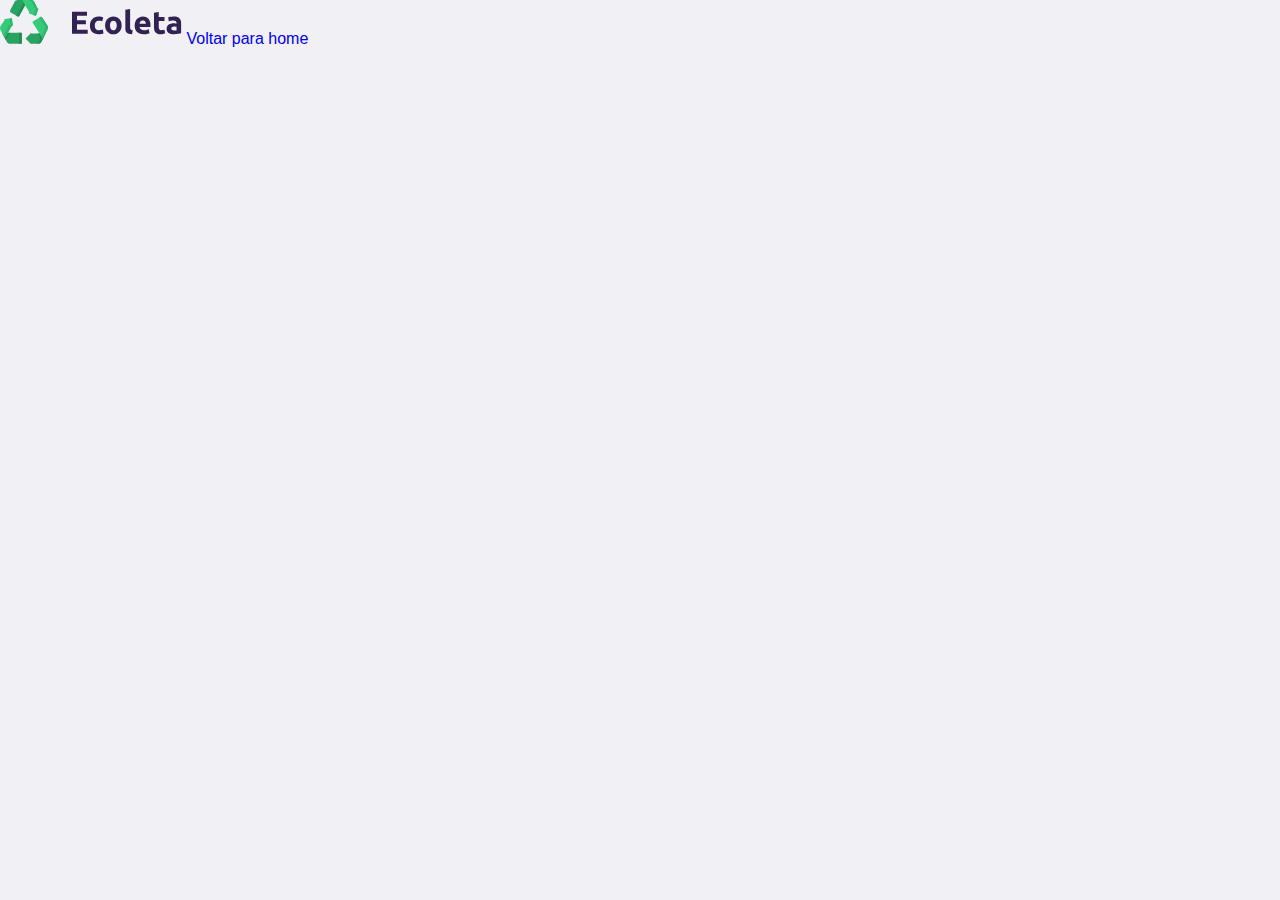
==== create-rec.html @ badfbb82 "at vid 2 17_47" ====
<!DOCTYPE html>
<html lang="en">
<head>
    <meta charset="UTF-8">
    <meta name="viewport" content="width=device-width, initial-scale=1.0">
    <link rel="stylesheet" href="static/main.css">

    <link rel="stylesheet" href="static/responsive.css">
    <title>criar ponto de recolha</title>
</head>
<body>


    <div id="page-create-point">


            <header>
                <img src="static/src/logo.svg" alt="logo-ecoleta">
                <a href="#">
                <span></span>
                Voltar para home</a>
            </header>

    </div>

</body>
</html>
---- static/main.css ----
:root {
    --title-color: #322153;
    --primary-color: #34cb79;
}

* {
    margin: 0;
    padding: 0;
}

html {
    font-family: Arial, Helvetica, sans-serif;
}

body {
    background: #f0f0f5;
    -webkit-font-smoothing: antialiased;
}

a {
    text-decoration: none;
}
---- static/responsive.css ----
@media (max-width: 900px) {

    #page-home {
        background-position-x: 75vw;
    }

    .containter {
        align-items: center;
        text-align: center;
    }

    header a {
        position: absolute;
        bottom: 48px;
        left: 50%;
        transform: translateX(-50%);
    }

    main {
        align-items: center;
    }
}

@media(min-width: 1700px) {

    #page-home {
        background-position-x: 40vw;
    }

}

@media(max-height: 760px) {

    #page-home {
        background-position-y: 200px;
    }
}
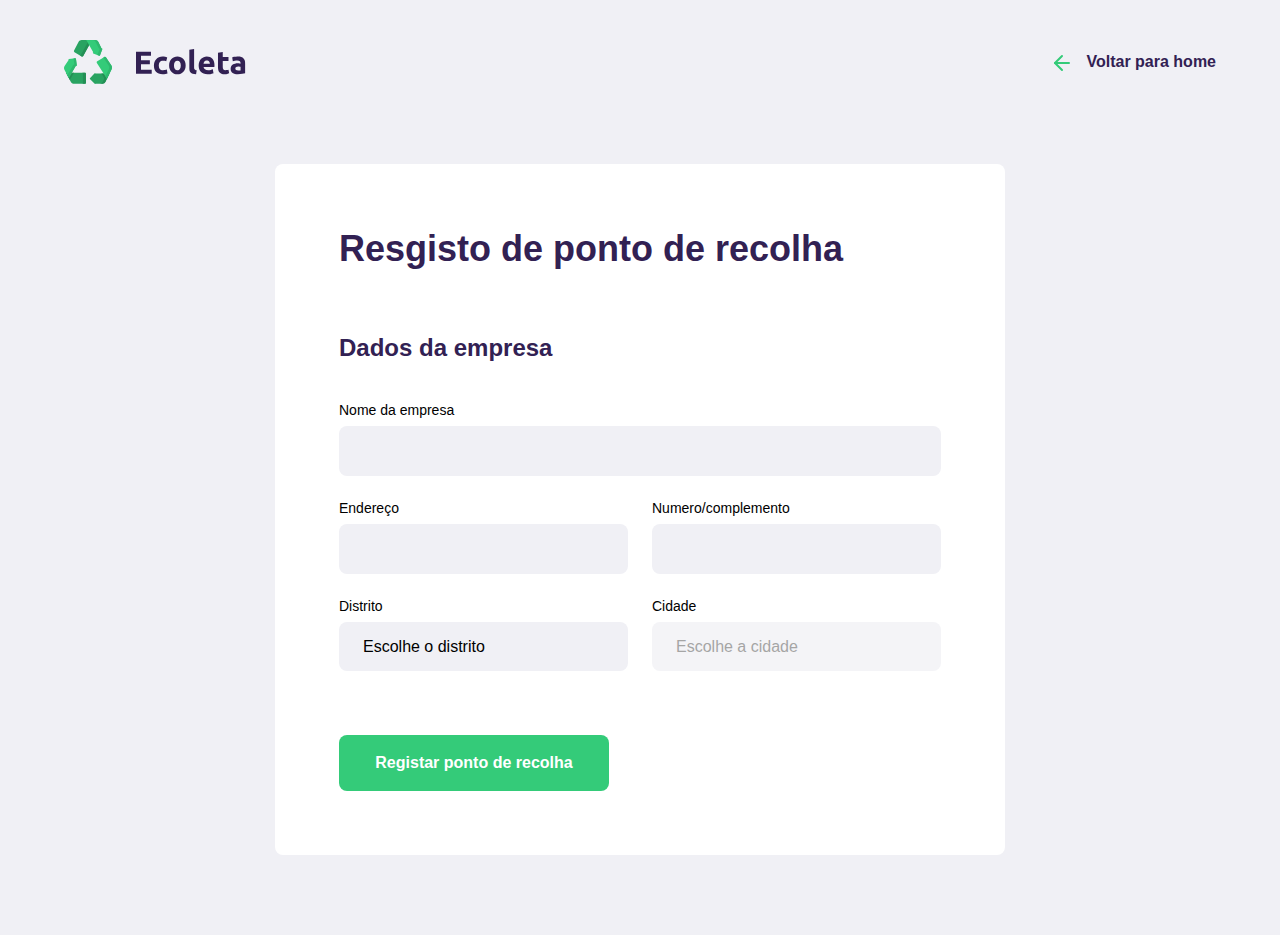
==== commit 3718b343: "act" ====
--- a/create-rec.html
+++ b/create-rec.html
@@ -5,7 +5,8 @@
     <meta name="viewport" content="width=device-width, initial-scale=1.0">
     <link rel="stylesheet" href="static/main.css">
 
-    <link rel="stylesheet" href="static/responsive.css">
+    <link rel="stylesheet" href="static/main.css">
+    <link rel="stylesheet" href="static/create-rec.css">
     <title>criar ponto de recolha</title>
 </head>
 <body>
@@ -16,12 +17,56 @@
 
             <header>
                 <img src="static/src/logo.svg" alt="logo-ecoleta">
-                <a href="#">
+                <a href="index.html">
                 <span></span>
                 Voltar para home</a>
             </header>
 
+            <form action="">
+
+                <h1>Resgisto de ponto de recolha</h1>
+
+                <fieldset>
+                    <legend>
+                        <h2>Dados da empresa</h2>
+                    </legend>
+                    <div class="field">
+                        <label for="name">Nome da empresa</label>
+                        <input type="text" name="name">
+                    </div>
+                    <div class="field-group">
+                        <div class="field">
+                            <label for="address2">Endereço</label>
+                            <input type="text" name="adress2">
+                        </div>
+                        <div class="field">
+                            <label for="address">Numero/complemento</label>
+                            <input type="text" name="adress">
+                        </div>
+                    </div>
+
+                    <div class="field-group">
+                        <div class="field">
+                            <label for="state">Distrito</label>
+                            <select name="uf">
+                                <option value="">Escolhe o distrito</option>
+                            </select>
+                        </div>
+                        <div class="field">
+                            <label for="city">Cidade</label>
+                            <select name="city" disabled>
+                                <option value="">Escolhe a cidade</option>
+                            </select>
+                        </div>
+                    </div>
+
+                </fieldset>
+                <button type="submit">
+                    Registar ponto de recolha</button>
+            </form>
+
     </div>
+    <script src="/scripts/create-rec.js"></script>
 
 </body>
 </html>--- a/static/main.css
+++ b/static/main.css
@@ -3,9 +3,14 @@
     --primary-color: #34cb79;
 }
 
+h1, h2 {
+    color: var(--title-color);
+}
+
 * {
     margin: 0;
     padding: 0;
+    box-sizing: border-box;
 }
 
 html {
--- a/static/main.css
+++ b/static/main.css
@@ -3,9 +3,14 @@
     --primary-color: #34cb79;
 }
 
+h1, h2 {
+    color: var(--title-color);
+}
+
 * {
     margin: 0;
     padding: 0;
+    box-sizing: border-box;
 }
 
 html {
--- a/static/create-rec.css
+++ b/static/create-rec.css
@@ -0,0 +1,109 @@
+#page-create-point {
+    width: 90%;
+    max-width: 1100;
+    margin: 0 auto;
+}
+
+#page-create-point header {
+    margin-top: 40px;
+    display: flex;
+    justify-content: space-between;
+    align-items: center;
+}
+
+#page-create-point a {
+    color: var(--title-color);
+    font-weight: bold;
+    display: flex;
+    align-items: center;
+}
+
+#page-create-point span {
+    margin-right: 16px;
+    background-image: url(../static/src/arrow-left.svg);
+    width: 20px;
+    height: 23px;
+    display: flex;
+}
+
+form {
+    margin: 80px auto;
+    background-color: white;
+    padding: 64px;
+    border-radius: 8px;
+    margin-top: 80px;
+    max-width: 730px;
+    
+}
+
+form h1 {
+    font-size: 36px;
+}
+
+form fieldset {
+    margin-top: 64px;
+    border: 0;
+}
+
+form legend {
+    margin-bottom: 40px;
+
+}
+
+form legend h2 {
+    font-size: 24px;
+}
+
+form .field {
+    display: flex;
+    flex-direction: column;
+    margin-bottom: 24px;
+    flex: 1;
+}
+
+form .field-group {
+    display: flex;
+
+}
+
+form input, form select {
+    background-color: #f0f0f5;
+    border: 0;
+    padding: 16px 24px;
+    font-size: 16px;
+    outline: none;
+    border-radius: 8px;
+
+}
+form select {
+    -webkit-appearance: none;
+    -moz-appearance: none;
+    appearance: none;
+}
+
+form label {
+    font-size: 14px;
+    margin-bottom: 8px;
+}
+
+form .field-group .field + .field {
+    margin-left: 24px;
+} 
+
+form button {
+    width: 270px;
+    height: 56px;
+    background-color: var(--primary-color);
+    border-radius: 8px;
+    color: white;
+    font-weight: bold;
+    font-size: 16px;
+    border: 0;
+    margin-top: 40px;
+    transition: background-color 400ms;
+}
+
+form button:hover {
+    background-color: #2fb86e;
+
+}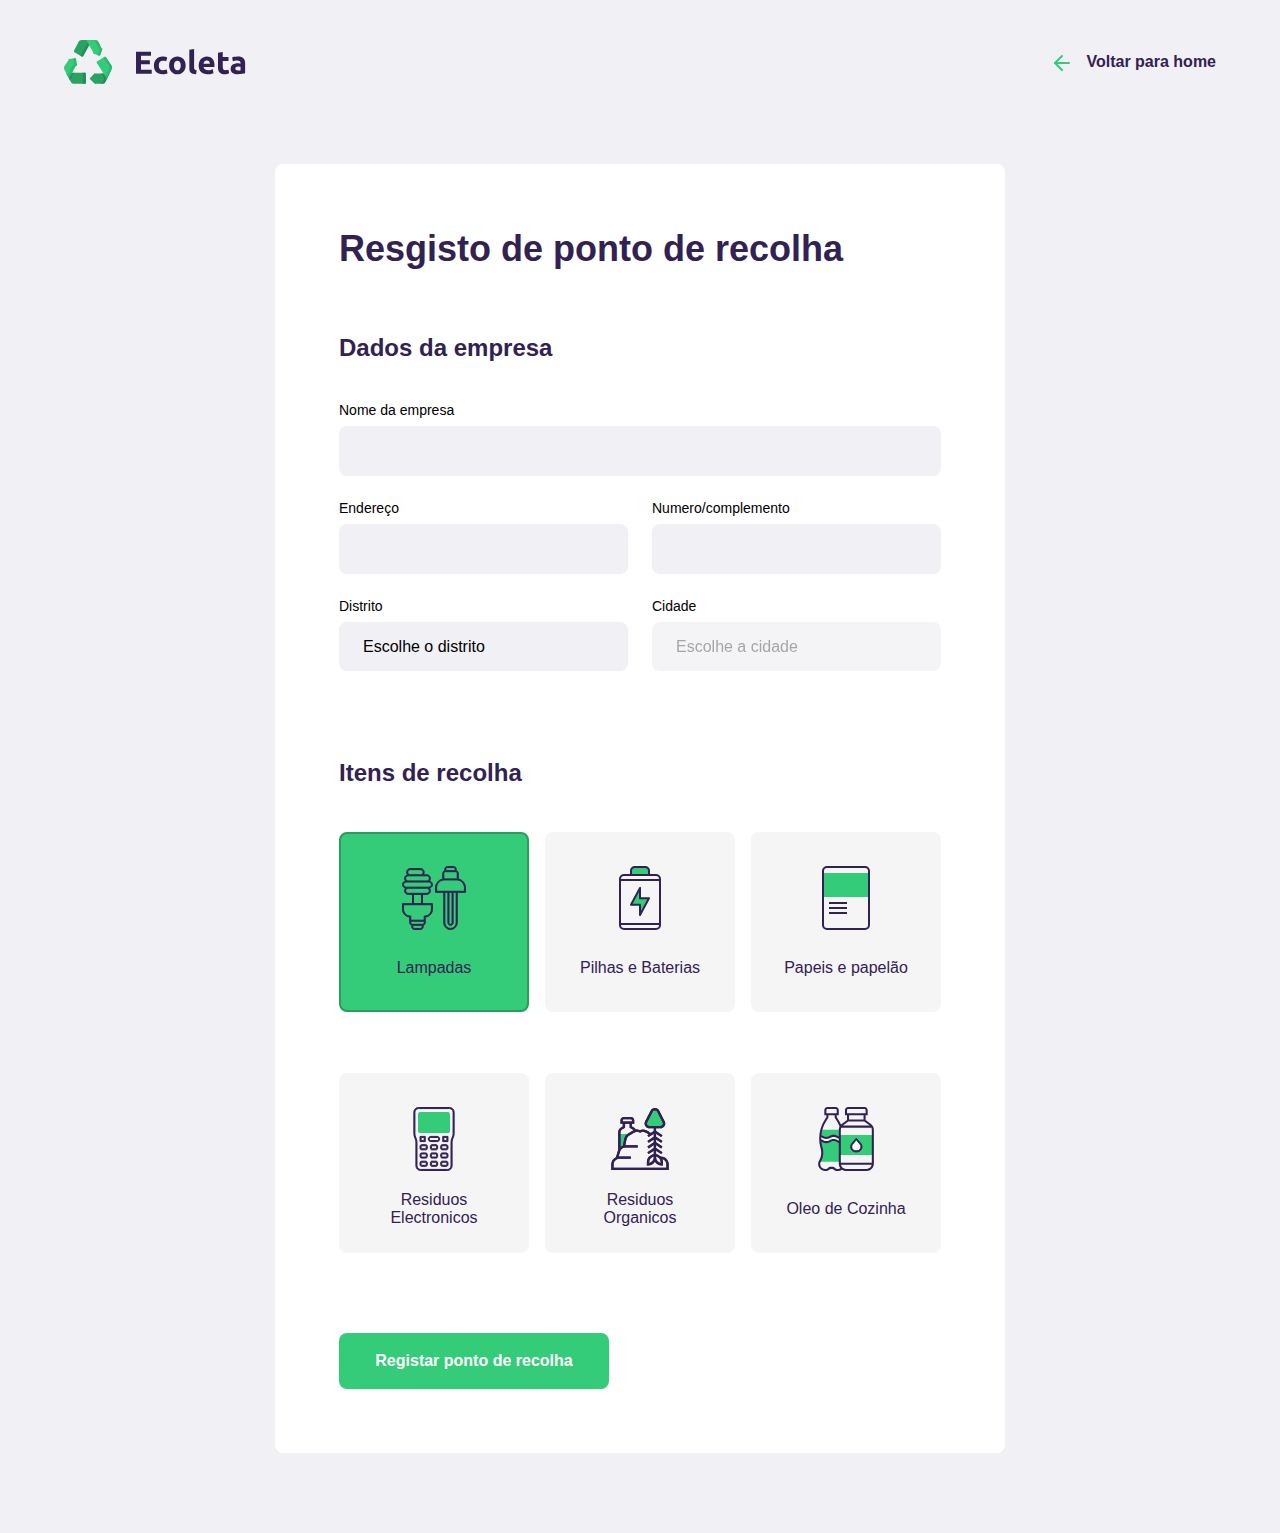
==== commit f7713bc0: "act at a escolha do stack_25.23" ====
--- a/create-rec.html
+++ b/create-rec.html
@@ -18,7 +18,7 @@
             <header>
                 <img src="static/src/logo.svg" alt="logo-ecoleta">
                 <a href="index.html">
-                <span></span>
+                <span class="seta-esquerda"></span>
                 Voltar para home</a>
             </header>
 
@@ -32,35 +32,79 @@
                     </legend>
                     <div class="field">
                         <label for="name">Nome da empresa</label>
-                        <input type="text" name="name">
+                        <input type="text" name="name" required>
                     </div>
                     <div class="field-group">
                         <div class="field">
                             <label for="address2">Endereço</label>
-                            <input type="text" name="adress2">
+                            <input type="text" name="adress2" required>
                         </div>
                         <div class="field">
                             <label for="address">Numero/complemento</label>
-                            <input type="text" name="adress">
+                            <input type="text" name="adress" required>
                         </div>
                     </div>
 
                     <div class="field-group">
                         <div class="field">
                             <label for="state">Distrito</label>
-                            <select name="uf">
+                            <select name="uf" required>
                                 <option value="">Escolhe o distrito</option>
                             </select>
                         </div>
                         <div class="field">
                             <label for="city">Cidade</label>
-                            <select name="city" disabled>
+                            <select name="city" disabled required>
                                 <option value="">Escolhe a cidade</option>
                             </select>
                         </div>
                     </div>
 
                 </fieldset>
+
+                <fieldset>
+
+                    <legend>
+                        <h2>Itens de recolha</h2>
+                        <div class="items-grid">
+                            <li data-id="1" class="selected">
+                                <img src="static/src/lampadas.svg" alt="lampadas">
+                                <span>Lampadas</span>
+                            </li>
+
+                            <li data-id="1">
+                                <img src="static/src/baterias.svg" alt="Pilhas e Baterias">
+                                <span>Pilhas e Baterias</span>
+                            </li>
+
+                            <li data-id="1">
+                        <img src="static/src/papeis-papelao.svg" alt="Papeis e papelão">
+                                <span>Papeis e papelão</span>
+                            </li>
+
+                            <li data-id="1">
+                                <img src="static/src/eletronicos.svg" alt="Residuos Electronicos">
+                                <span>Residuos Electronicos</span>
+                            </li>
+
+                            <li data-id="1">
+                                <img src="static/src/organicos.svg" alt="Residuos Organicos">
+                                <span>Residuos Organicos</span>
+                            </li>
+
+                             <li data-id="1">
+                                <img src="static/src/oleo.svg" alt="Oleo de Cozinha">
+                                <span>Oleo de Cozinha</span>
+                            </li>
+                            
+                        </div>
+                    </legend>
+
+                </fieldset>
+
+
+
+
                 <button type="submit">
                     Registar ponto de recolha</button>
             </form>
--- a/static/create-rec.css
+++ b/static/create-rec.css
@@ -18,7 +18,7 @@
     align-items: center;
 }
 
-#page-create-point span {
+.seta-esquerda {
     margin-right: 16px;
     background-image: url(../static/src/arrow-left.svg);
     width: 20px;
@@ -106,4 +106,41 @@
 form button:hover {
     background-color: #2fb86e;
 
-}+}
+
+.items-grid {
+    display: grid;
+    grid-template-columns: 1fr 1fr 1fr;
+    gap: 16px;
+}
+
+.items-grid li {
+    margin-top: 45px;
+    background-color: #f5f5f5;
+    list-style: none;
+
+    border: 2px solid #f5f5f5;
+    border-radius: 8px;
+    height: 180px;
+    padding: 32px 24px 16px;
+    display: flex;
+    flex-direction: column;
+    align-items: center;
+    justify-content: space-between;
+    text-align: center;
+    cursor: pointer;
+}
+
+.items-grid li span {
+    margin-top: 12px;
+    flex: 1;
+    display: flex;
+    align-items: center;
+    color: var(--title-color);
+}
+
+.items-grid li.selected {
+    background-color: var( --primary-color);
+    border: 2px solid #2a9c5d;
+}
+
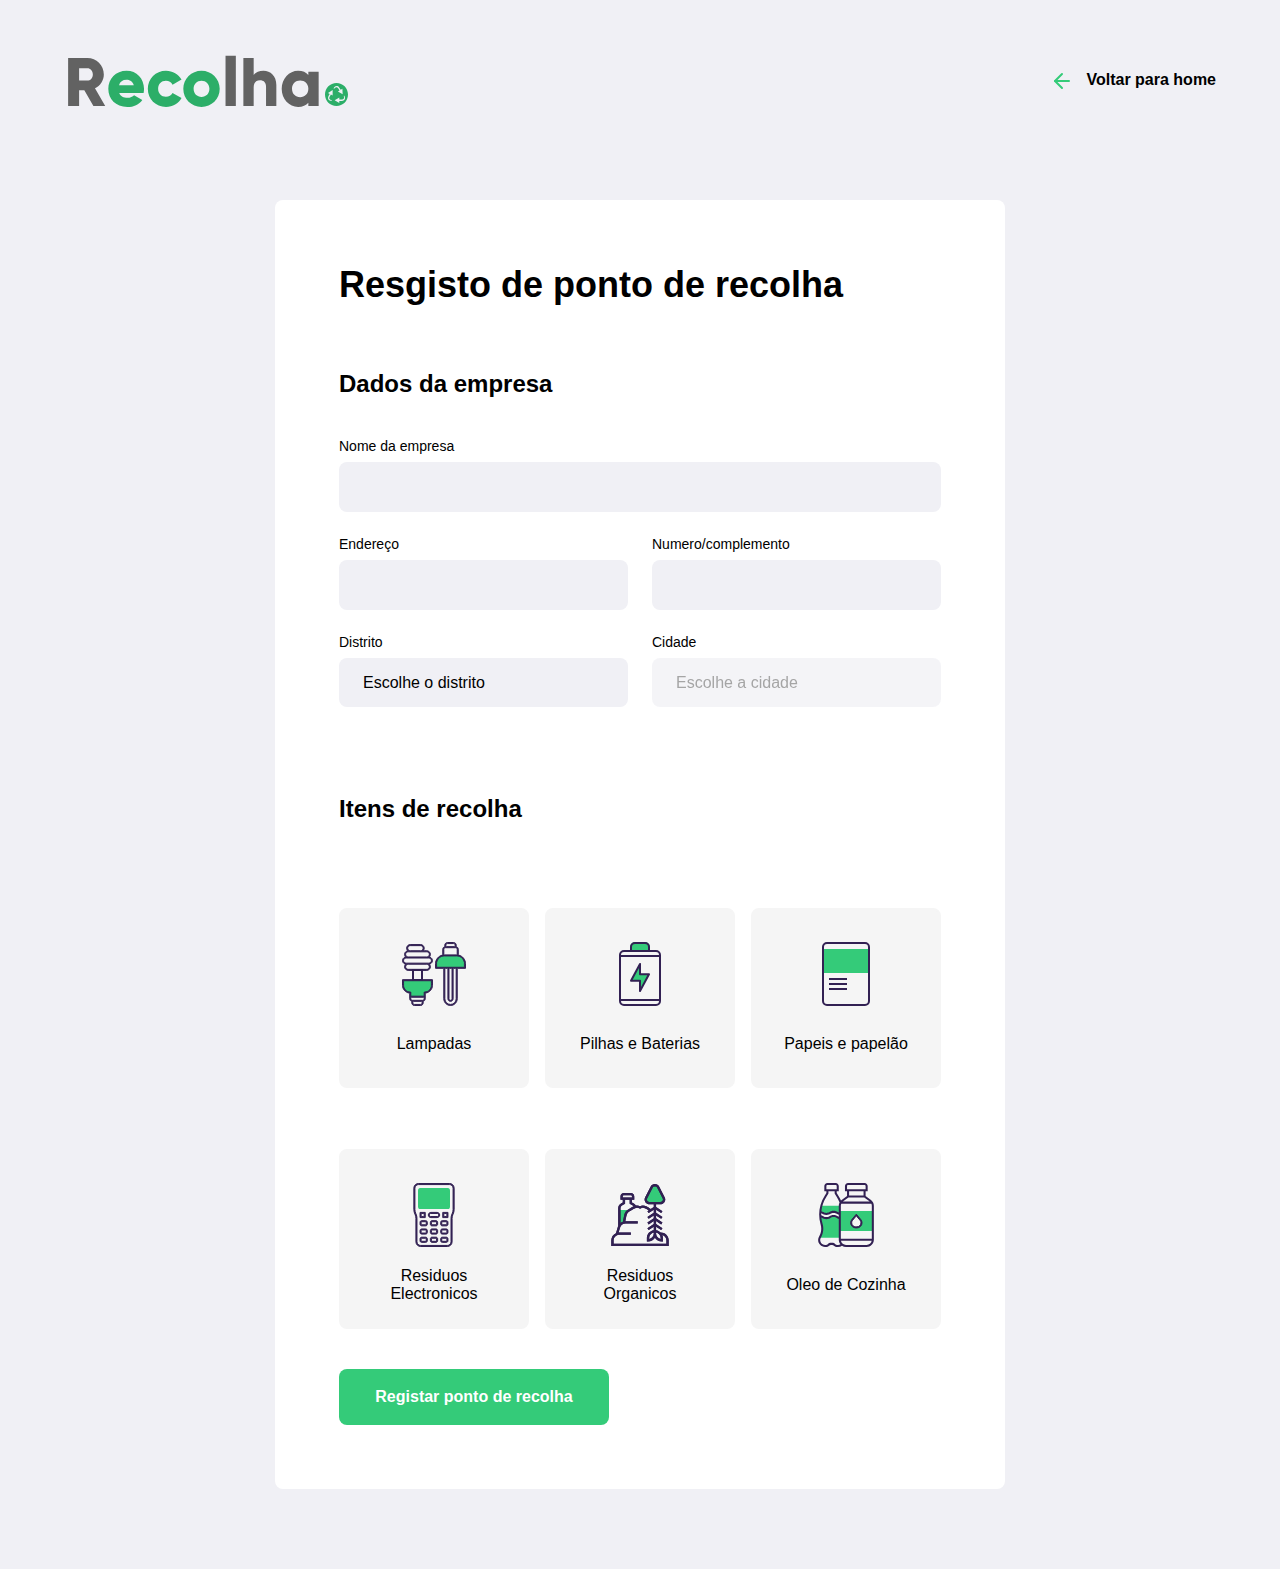
==== commit ccfa8eb7: "at escolha stack - 01.01.20" ====
--- a/create-rec.html
+++ b/create-rec.html
@@ -16,7 +16,7 @@
 
 
             <header>
-                <img src="static/src/logo.svg" alt="logo-ecoleta">
+                <a href="index.html"><img src="static/src/logo_recolha.svg" alt="logo-ecoleta"></a>
                 <a href="index.html">
                 <span class="seta-esquerda"></span>
                 Voltar para home</a>
@@ -66,39 +66,41 @@
 
                     <legend>
                         <h2>Itens de recolha</h2>
+                    </legend>
+
                         <div class="items-grid">
-                            <li data-id="1" class="selected">
+                            <li data-id="1">
                                 <img src="static/src/lampadas.svg" alt="lampadas">
                                 <span>Lampadas</span>
                             </li>
 
-                            <li data-id="1">
+                            <li data-id="2">
                                 <img src="static/src/baterias.svg" alt="Pilhas e Baterias">
                                 <span>Pilhas e Baterias</span>
                             </li>
 
-                            <li data-id="1">
+                            <li data-id="3">
                         <img src="static/src/papeis-papelao.svg" alt="Papeis e papelão">
                                 <span>Papeis e papelão</span>
                             </li>
 
-                            <li data-id="1">
+                            <li data-id="4">
                                 <img src="static/src/eletronicos.svg" alt="Residuos Electronicos">
                                 <span>Residuos Electronicos</span>
                             </li>
 
-                            <li data-id="1">
+                            <li data-id="5">
                                 <img src="static/src/organicos.svg" alt="Residuos Organicos">
                                 <span>Residuos Organicos</span>
                             </li>
 
-                             <li data-id="1">
+                             <li data-id="6">
                                 <img src="static/src/oleo.svg" alt="Oleo de Cozinha">
                                 <span>Oleo de Cozinha</span>
                             </li>
-                            
                         </div>
-                    </legend>
+
+                        <input type="hidden" name="items">
 
                 </fieldset>
 
--- a/static/main.css
+++ b/static/main.css
@@ -1,5 +1,5 @@
 :root {
-    --title-color: #322153;
+    --title-color: 626262;
     --primary-color: #34cb79;
 }
 
--- a/static/main.css
+++ b/static/main.css
@@ -1,5 +1,5 @@
 :root {
-    --title-color: #322153;
+    --title-color: 626262;
     --primary-color: #34cb79;
 }
 
--- a/static/create-rec.css
+++ b/static/create-rec.css
@@ -140,7 +140,12 @@
 }
 
 .items-grid li.selected {
-    background-color: var( --primary-color);
+    background-color:  #c7ddd1;
     border: 2px solid #2a9c5d;
 }
 
+.items-grid li img,
+.items-grid li span {
+    pointer-events: none;
+}
+
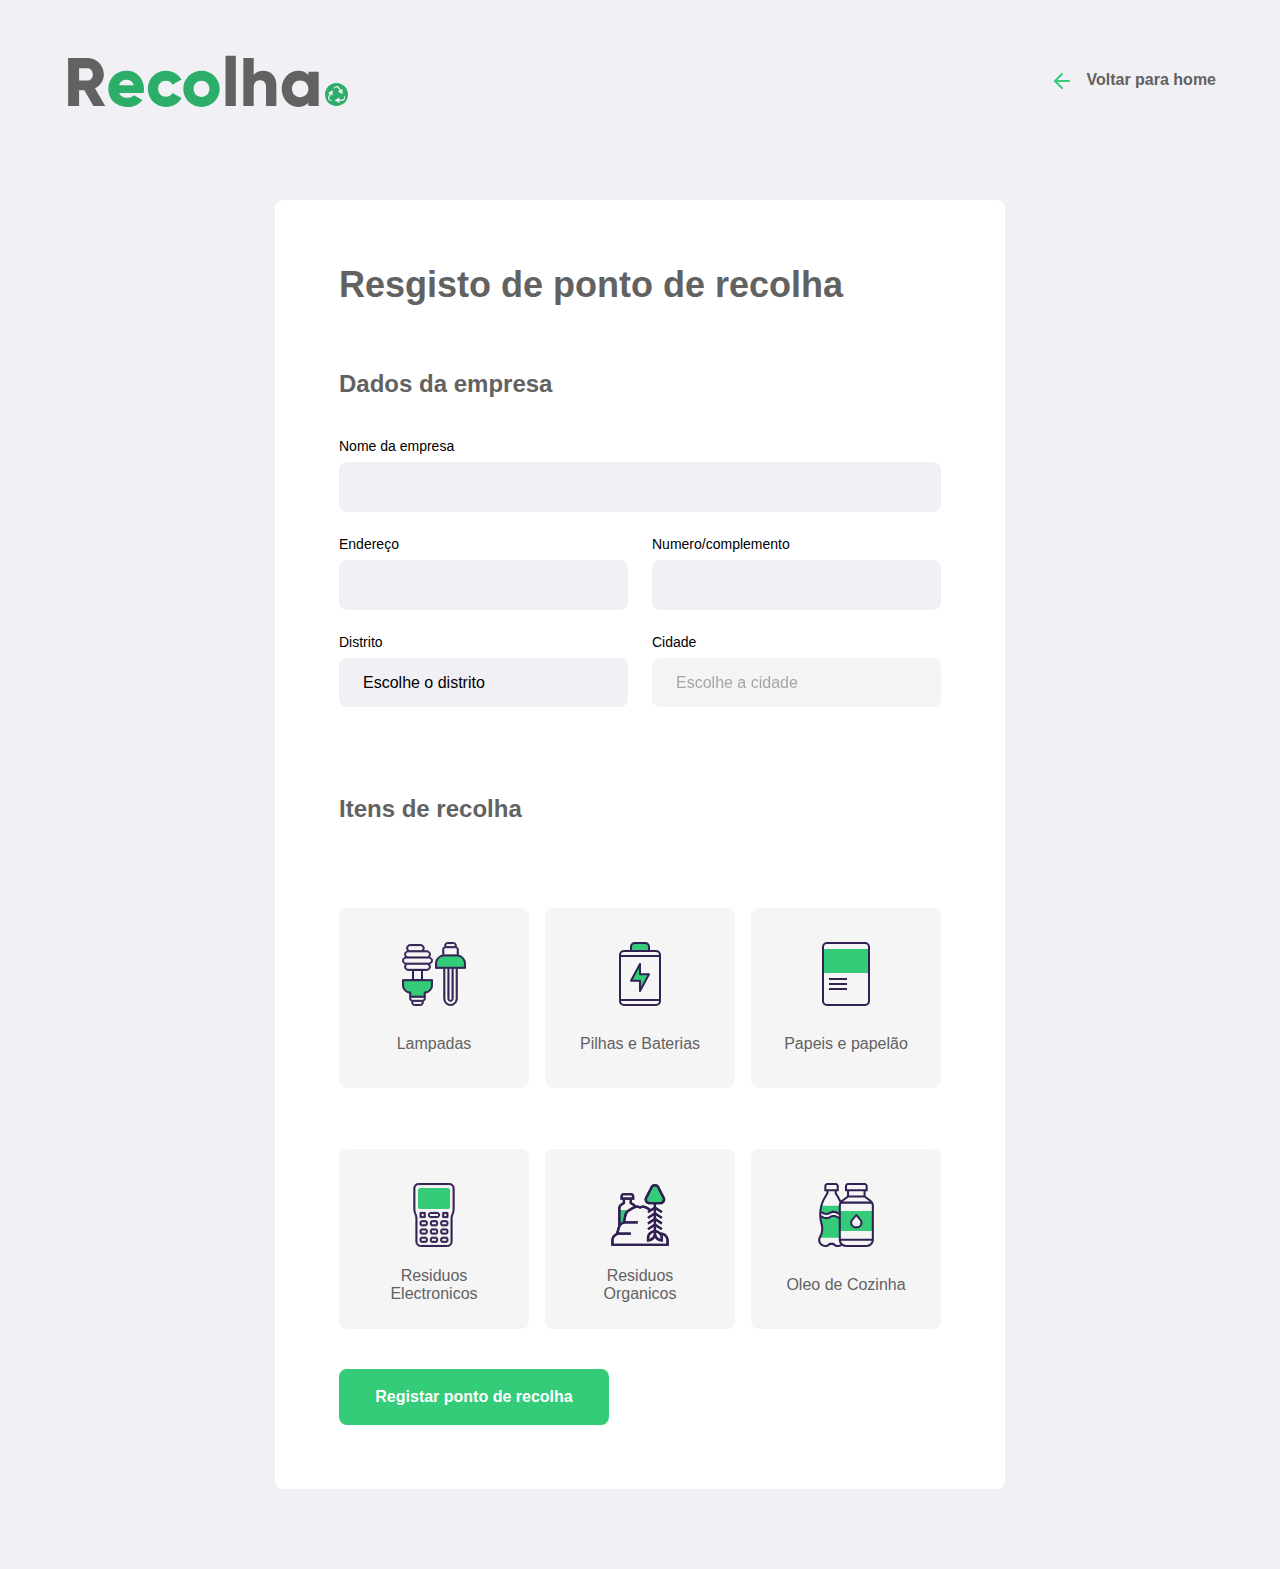
==== commit 4519ff39: "at escolha stack - 1.32.24" ====
--- a/create-rec.html
+++ b/create-rec.html
@@ -4,9 +4,9 @@
     <meta charset="UTF-8">
     <meta name="viewport" content="width=device-width, initial-scale=1.0">
     <link rel="stylesheet" href="static/main.css">
+    <link rel="stylesheet" href="static/create-rec.css">
 
-    <link rel="stylesheet" href="static/main.css">
-    <link rel="stylesheet" href="static/create-rec.css">
+
     <title>criar ponto de recolha</title>
 </head>
 <body>
@@ -16,7 +16,7 @@
 
 
             <header>
-                <a href="index.html"><img src="static/src/logo_recolha.svg" alt="logo-ecoleta"></a>
+                <img src="static/src/logo_recolha.svg" alt="logo-ecoleta">
                 <a href="index.html">
                 <span class="seta-esquerda"></span>
                 Voltar para home</a>
--- a/static/main.css
+++ b/static/main.css
@@ -1,5 +1,5 @@
 :root {
-    --title-color: 626262;
+    --title-color: #626262;
     --primary-color: #34cb79;
 }
 
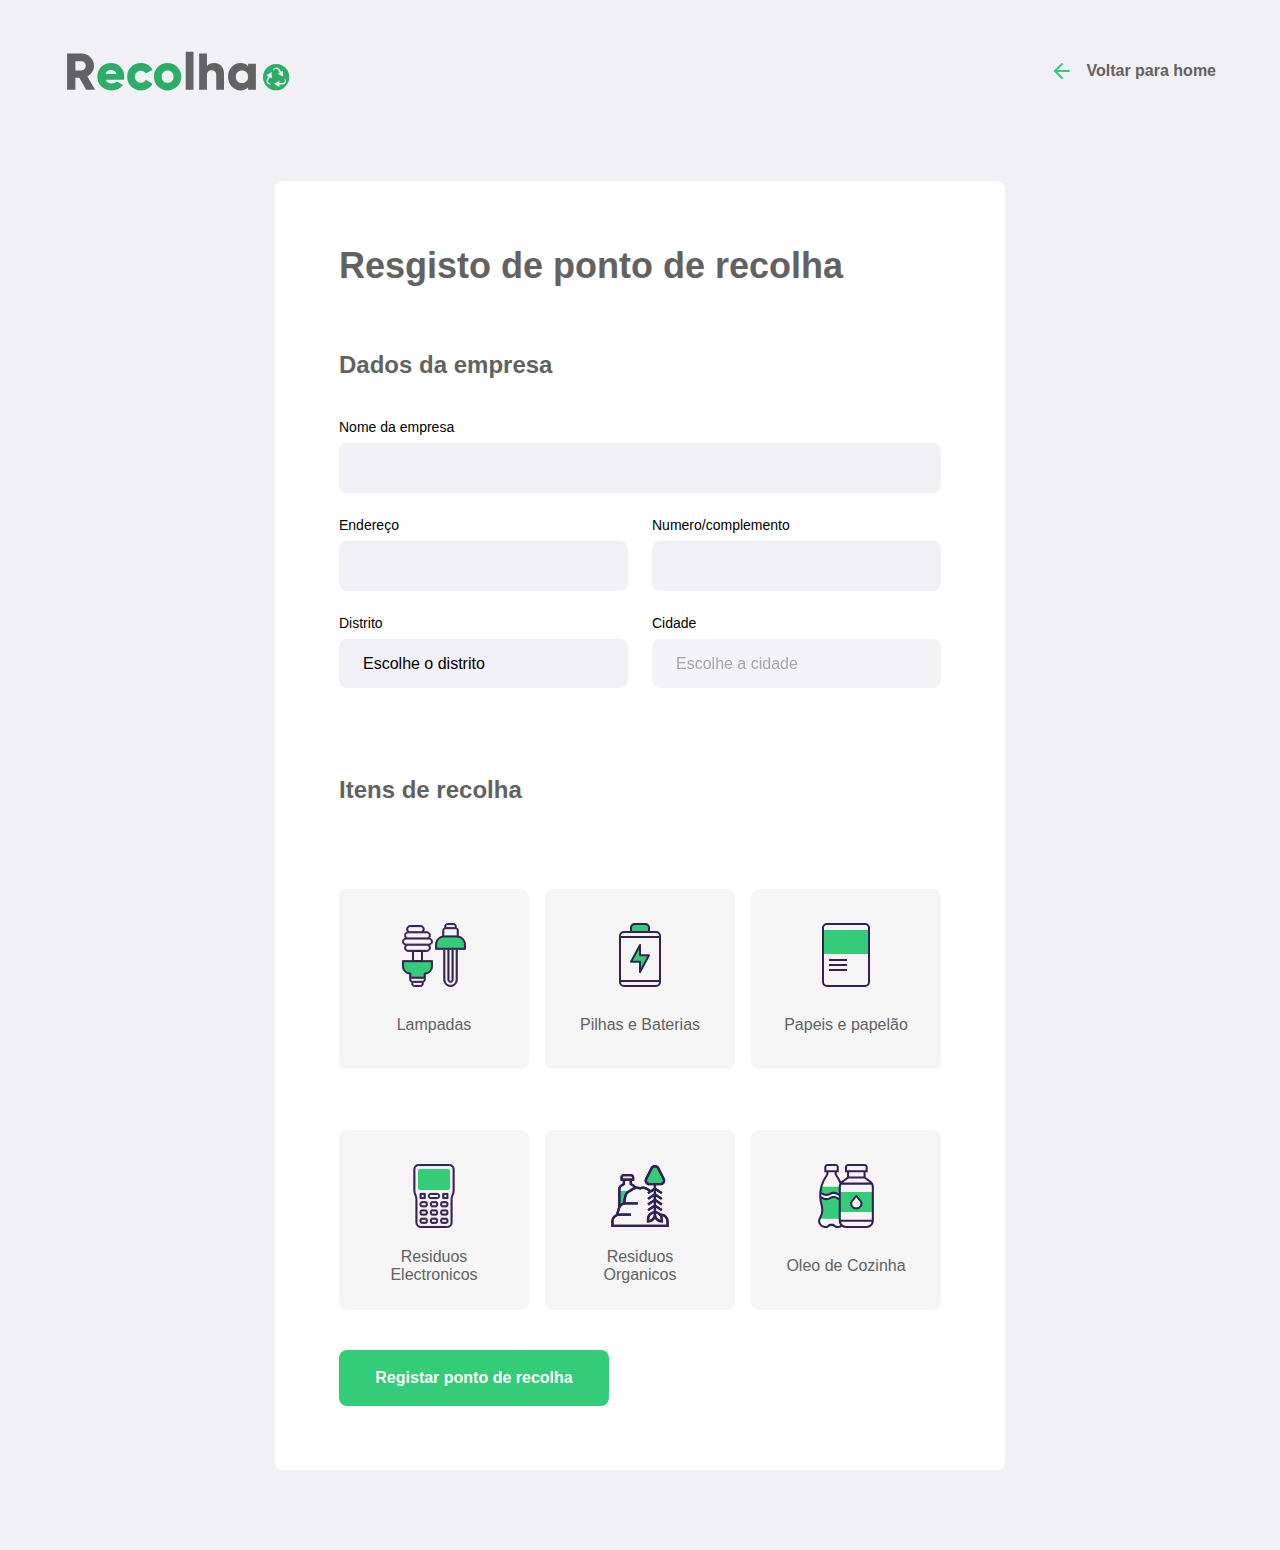
==== commit 97baae62: "finish frontend" ====
--- a/create-rec.html
+++ b/create-rec.html
@@ -5,6 +5,7 @@
     <meta name="viewport" content="width=device-width, initial-scale=1.0">
     <link rel="stylesheet" href="static/main.css">
     <link rel="stylesheet" href="static/create-rec.css">
+    <link rel="stylesheet" href="static/responsive.css">
 
 
     <title>criar ponto de recolha</title>
--- a/static/responsive.css
+++ b/static/responsive.css
@@ -0,0 +1,47 @@
+@media (max-width: 900px) {
+
+    #page-home {
+        background-position-x: 75vw;
+    }
+
+    .containter {
+        align-items: center;
+        text-align: center;
+    }
+
+    header a {
+        position: absolute;
+        bottom: 48px;
+        left: 50%;
+        transform: translateX(-50%);
+    }
+
+    main {
+        align-items: center;
+    }
+
+    #page-search-results .cards {
+        grid-template-columns: 1fr;
+        
+    }
+
+    #page-search-results .cards img {
+        height: 250px;
+        
+    }
+}
+
+@media(min-width: 1700px) {
+
+    #page-home {
+        background-position-x: 40vw;
+    }
+
+}
+
+@media(max-height: 760px) {
+
+    #page-home {
+        background-position-y: 200px;
+    }
+}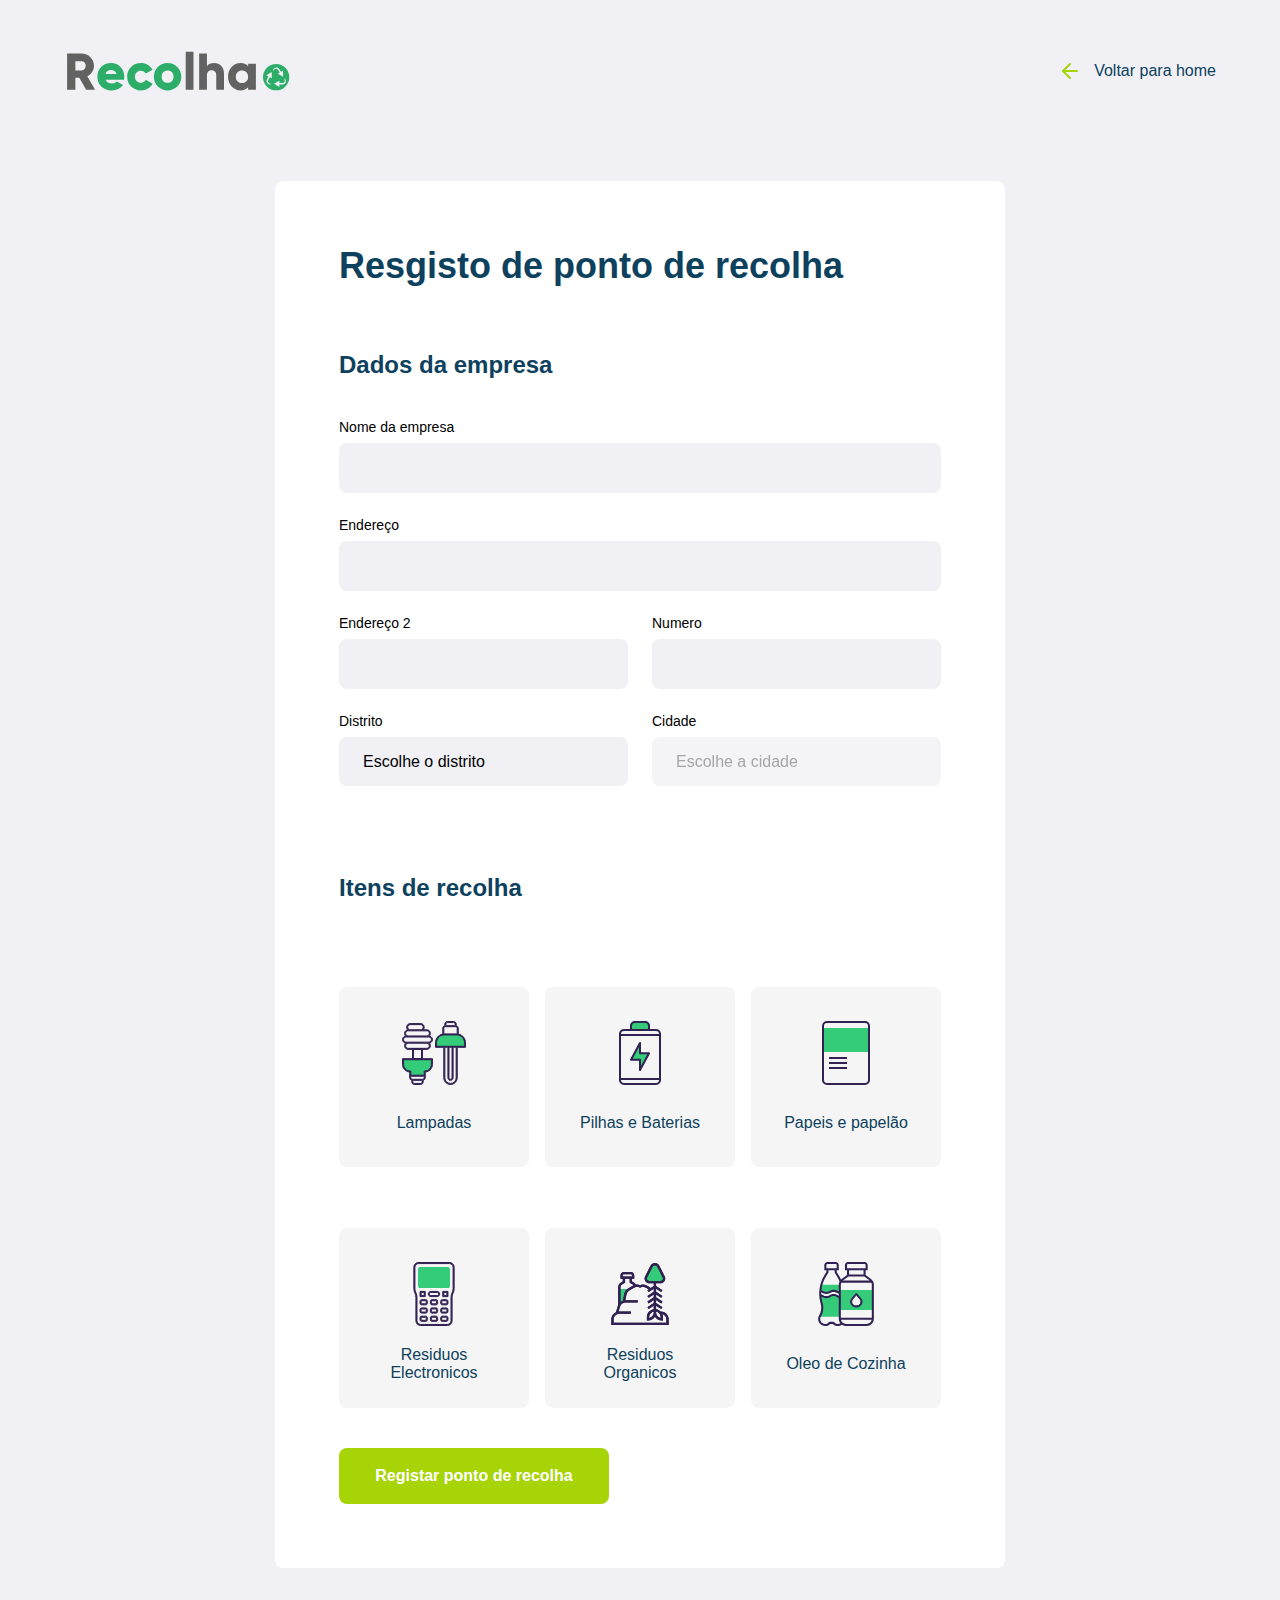
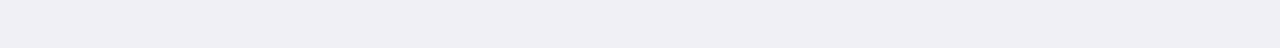
==== commit 0c8c150d: "resolve responsive" ====
--- a/create-rec.html
+++ b/create-rec.html
@@ -40,9 +40,16 @@
                             <label for="address2">Endereço</label>
                             <input type="text" name="adress2" required>
                         </div>
+                    </div>
+
+                    <div class="field-group">
                         <div class="field">
-                            <label for="address">Numero/complemento</label>
-                            <input type="text" name="adress" required>
+                            <label for="address2">Endereço 2</label>
+                            <input type="text" name="adress2" required>
+                        </div>
+                        <div class="field">
+                            <label for="numero">Numero</label>
+                            <input type="number" name="number" required>
                         </div>
                     </div>
 
--- a/static/main.css
+++ b/static/main.css
@@ -1,10 +1,18 @@
 :root {
-    --title-color: #626262;
-    --primary-color: #34cb79;
+    --title-color: #0D415D;
+    --primary-color: #A6D406;
+    --sec-color: #7D9F21;
+    --tre-color: #a7d40686;
+    --blue-color: #0D415D;
+    --blue-two: #1D5B79;
 }
 
 h1, h2 {
     color: var(--title-color);
+}
+
+p {
+    color: var(--blue-two);
 }
 
 * {
--- a/static/create-rec.css
+++ b/static/create-rec.css
@@ -13,7 +13,6 @@
 
 #page-create-point a {
     color: var(--title-color);
-    font-weight: bold;
     display: flex;
     align-items: center;
 }
@@ -104,7 +103,7 @@
 }
 
 form button:hover {
-    background-color: #2fb86e;
+    background-color: var(--sec-color);
 
 }
 
@@ -140,8 +139,8 @@
 }
 
 .items-grid li.selected {
-    background-color:  #c7ddd1;
-    border: 2px solid #2a9c5d;
+    background-color: Var(--tre-color);
+    border: 3px solid var(--primary-color);
 }
 
 .items-grid li img,
--- a/static/responsive.css
+++ b/static/responsive.css
@@ -11,10 +11,11 @@
 
     header a {
         position: absolute;
-        bottom: 48px;
+        bottom: 30px;
         left: 50%;
         transform: translateX(-50%);
     }
+
 
     main {
         align-items: center;
@@ -29,6 +30,8 @@
         height: 250px;
         
     }
+
+
 }
 
 @media(min-width: 1700px) {
